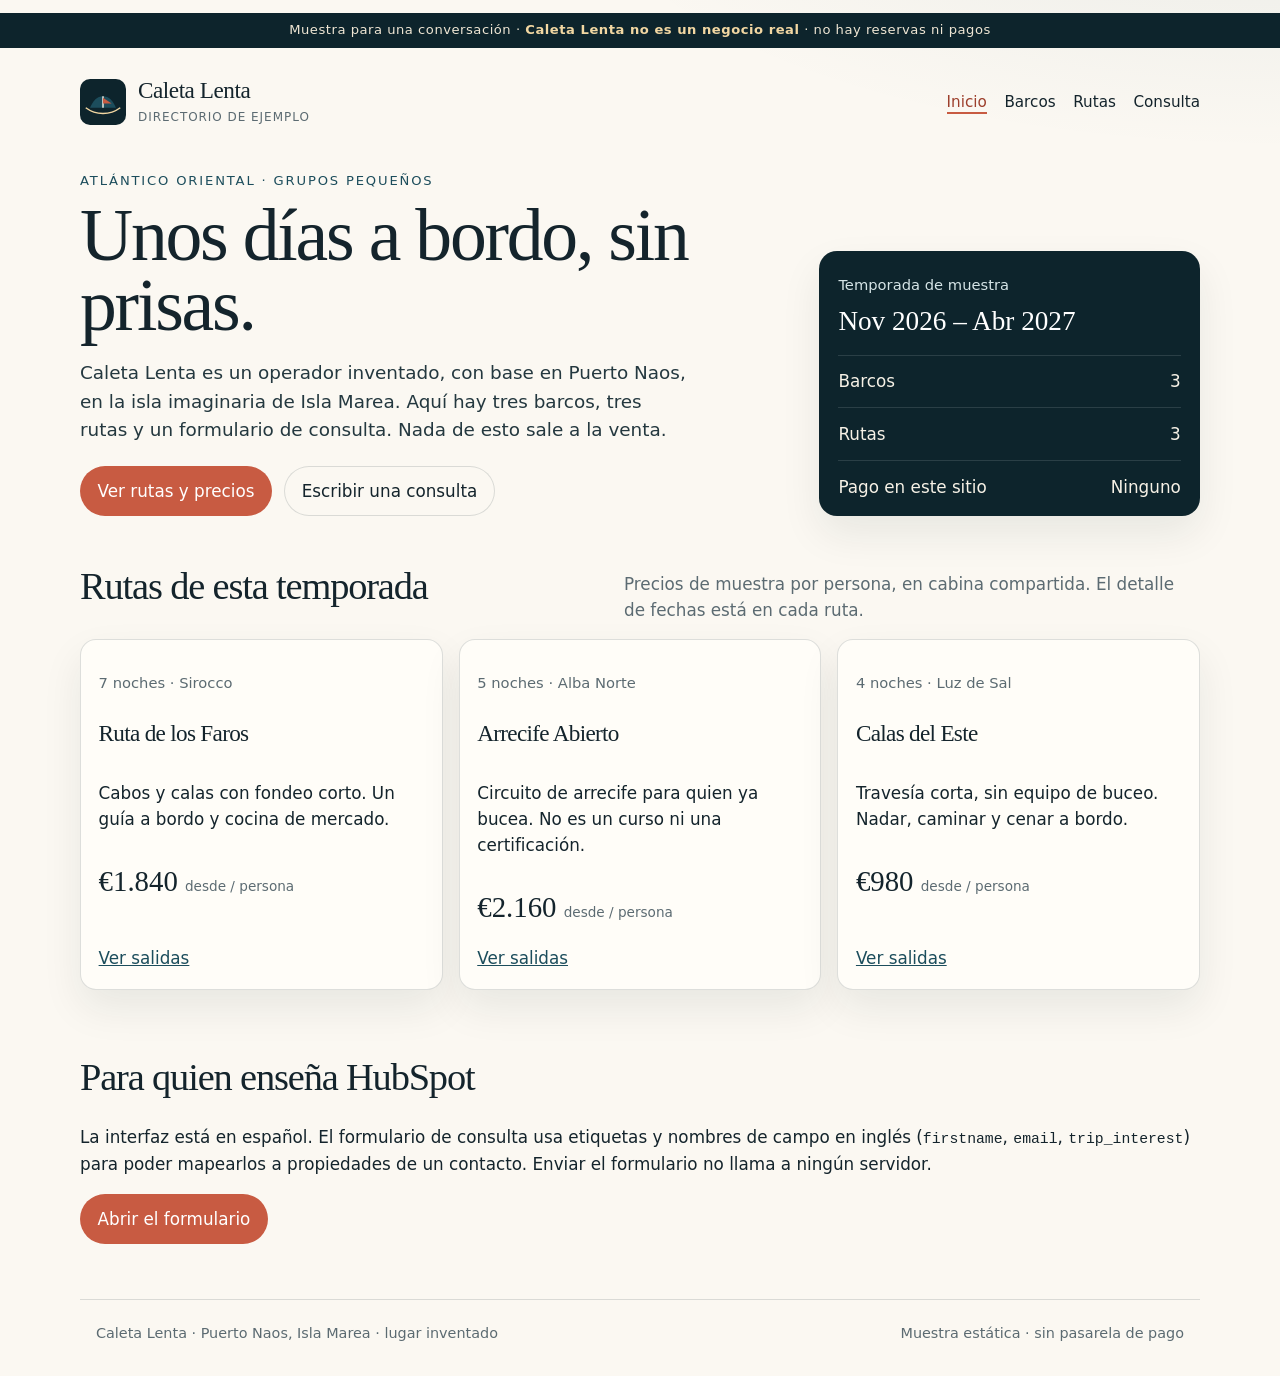
==== demos/caleta-lenta/app/index.html @ a77bb928 "Add a reusable CLI setup and the Caleta Lenta demo. Future Cloud Agents can rerun scripts/cloud-agen" ====
<!DOCTYPE html>
<html lang="es">
<head>
  <meta charset="utf-8">
  <meta name="viewport" content="width=device-width, initial-scale=1">
  <meta name="robots" content="noindex">
  <title>Caleta Lenta — directorio de ejemplo</title>
  <link rel="stylesheet" href="styles.css">
</head>
<body>
  <a class="skip" href="#contenido">Saltar al contenido</a>
  <p class="ribbon">Muestra para una conversación · <strong>Caleta Lenta no es un negocio real</strong> · no hay reservas ni pagos</p>
  <div class="wrap">
    <header class="site">
      <a class="brand" href="index.html">
        <svg viewBox="0 0 64 64" aria-hidden="true">
          <rect width="64" height="64" rx="14" fill="#0d242c"/>
          <path d="M8 40c8 6 14 8 24 8s16-2 24-8" fill="none" stroke="#f2d7a2" stroke-width="2"/>
          <path d="M14 40c4-10 10-16 18-16s14 6 18 16" fill="#1c4d5c"/>
          <path d="M32 24v16" stroke="#f6f1e6" stroke-width="2"/>
          <path d="M32 26l12 8H32" fill="#c85b42"/>
        </svg>
        <span>
          <span class="brand-name">Caleta Lenta</span>
          <small>Directorio de ejemplo</small>
        </span>
      </a>
      <nav aria-label="Principal">
        <a href="index.html" aria-current="page">Inicio</a>
        <a href="boats.html">Barcos</a>
        <a href="trips.html">Rutas</a>
        <a href="inquiry.html">Consulta</a>
      </nav>
    </header>

    <main id="contenido">
      <section class="hero">
        <div>
          <p class="kicker">Atlántico oriental · grupos pequeños</p>
          <h1>Unos días a bordo, sin prisas.</h1>
          <p class="lede">Caleta Lenta es un operador inventado, con base en Puerto Naos, en la isla imaginaria de Isla Marea. Aquí hay tres barcos, tres rutas y un formulario de consulta. Nada de esto sale a la venta.</p>
          <div class="actions">
            <a class="btn" href="trips.html">Ver rutas y precios</a>
            <a class="btn ghost" href="inquiry.html">Escribir una consulta</a>
          </div>
        </div>
        <aside class="chart" aria-label="Resumen del directorio">
          <p>Temporada de muestra</p>
          <strong>Nov 2026 – Abr 2027</strong>
          <div class="row"><span>Barcos</span><span>3</span></div>
          <div class="row"><span>Rutas</span><span>3</span></div>
          <div class="row"><span>Pago en este sitio</span><span>Ninguno</span></div>
        </aside>
      </section>

      <section class="section" aria-labelledby="rutas">
        <div class="section-head">
          <h2 id="rutas">Rutas de esta temporada</h2>
          <p>Precios de muestra por persona, en cabina compartida. El detalle de fechas está en cada ruta.</p>
        </div>
        <div class="cards">
          <article class="card">
            <p class="meta">7 noches · Sirocco</p>
            <h3>Ruta de los Faros</h3>
            <p>Cabos y calas con fondeo corto. Un guía a bordo y cocina de mercado.</p>
            <p class="price">€1.840 <span>desde / persona</span></p>
            <a class="more" href="trips.html#faros">Ver salidas</a>
          </article>
          <article class="card">
            <p class="meta">5 noches · Alba Norte</p>
            <h3>Arrecife Abierto</h3>
            <p>Circuito de arrecife para quien ya bucea. No es un curso ni una certificación.</p>
            <p class="price">€2.160 <span>desde / persona</span></p>
            <a class="more" href="trips.html#arrecife">Ver salidas</a>
          </article>
          <article class="card">
            <p class="meta">4 noches · Luz de Sal</p>
            <h3>Calas del Este</h3>
            <p>Travesía corta, sin equipo de buceo. Nadar, caminar y cenar a bordo.</p>
            <p class="price">€980 <span>desde / persona</span></p>
            <a class="more" href="trips.html#calas">Ver salidas</a>
          </article>
        </div>
      </section>

      <section class="section" aria-labelledby="nota">
        <h2 id="nota">Para quien enseña HubSpot</h2>
        <p>La interfaz está en español. El formulario de consulta usa etiquetas y nombres de campo en inglés (<code>firstname</code>, <code>email</code>, <code>trip_interest</code>) para poder mapearlos a propiedades de un contacto. Enviar el formulario no llama a ningún servidor.</p>
        <p><a class="btn" href="inquiry.html">Abrir el formulario</a></p>
      </section>
    </main>

    <footer>
      <div class="wrap">
        <span>Caleta Lenta · Puerto Naos, Isla Marea · lugar inventado</span>
        <span>Muestra estática · sin pasarela de pago</span>
      </div>
    </footer>
  </div>
</body>
</html>
---- demos/caleta-lenta/app/styles.css ----
:root {
  --ink: #14242c;
  --sea: #1c4d5c;
  --deep: #0d242c;
  --sand: #f4efe6;
  --paper: #fbf8f2;
  --card: #fffdf8;
  --coral: #c85b42;
  --coral-dark: #9d3f2c;
  --gold: #a68446;
  --line: rgba(20, 36, 44, 0.14);
  --muted: #5c6b72;
  --ok: #1f6b4a;
  --shadow: 0 18px 40px rgba(13, 36, 44, 0.08);
  --serif: "Iowan Old Style", Palatino, "Palatino Linotype", Georgia, serif;
  --sans: "Avenir Next", "Segoe UI", system-ui, sans-serif;
}

* { box-sizing: border-box; }
html { scroll-behavior: smooth; }
body {
  margin: 0;
  color: var(--ink);
  background:
    radial-gradient(1200px 480px at 100% -10%, rgba(28, 77, 92, 0.08), transparent 60%),
    var(--paper);
  font-family: var(--sans);
  font-size: 1.05rem;
  line-height: 1.55;
}
img, svg { display: block; max-width: 100%; }
a { color: var(--sea); }
a:hover { color: var(--coral-dark); }

.skip {
  position: absolute;
  left: 1rem;
  top: -4rem;
  background: var(--ink);
  color: white;
  padding: 0.5rem 0.8rem;
  z-index: 5;
}
.skip:focus { top: 0.5rem; }

.ribbon {
  background: var(--deep);
  color: #efe6d4;
  font-size: 0.82rem;
  letter-spacing: 0.04em;
  text-align: center;
  padding: 0.45rem 1rem;
}
.ribbon strong { color: #f2d7a2; font-weight: 600; }

.wrap { width: min(1120px, calc(100% - 2rem)); margin: 0 auto; }

header.site {
  display: flex;
  align-items: center;
  justify-content: space-between;
  gap: 1rem;
  padding: 1.1rem 0 0.6rem;
}
.brand {
  display: flex;
  align-items: center;
  gap: 0.75rem;
  color: inherit;
  text-decoration: none;
}
.brand svg { width: 46px; height: 46px; }
.brand-name {
  font-family: var(--serif);
  font-size: 1.45rem;
  letter-spacing: -0.02em;
  line-height: 1;
}
.brand small {
  display: block;
  margin-top: 0.2rem;
  color: var(--muted);
  font-family: var(--sans);
  font-size: 0.75rem;
  letter-spacing: 0.08em;
  text-transform: uppercase;
}
nav { display: flex; gap: 1.1rem; flex-wrap: wrap; }
nav a {
  color: var(--ink);
  text-decoration: none;
  font-size: 0.95rem;
}
nav a[aria-current="page"] {
  color: var(--coral-dark);
  box-shadow: inset 0 -2px 0 var(--coral);
}

.hero {
  display: grid;
  grid-template-columns: 1.3fr 0.7fr;
  gap: 2rem;
  align-items: end;
  padding: 2.2rem 0 1.4rem;
}
.kicker {
  color: var(--sea);
  font-size: 0.82rem;
  letter-spacing: 0.14em;
  text-transform: uppercase;
  margin: 0 0 0.6rem;
}
h1, h2, h3 { font-family: var(--serif); font-weight: 500; letter-spacing: -0.03em; }
h1 { font-size: clamp(2.6rem, 6vw, 4.6rem); line-height: 0.95; margin: 0 0 0.8rem; }
h2 { font-size: clamp(1.8rem, 3vw, 2.5rem); margin: 0 0 0.4rem; }
h3 { font-size: 1.45rem; margin: 0 0 0.35rem; }
.lede { font-size: 1.15rem; max-width: 38rem; color: #24383f; }
.actions { display: flex; gap: 0.75rem; flex-wrap: wrap; margin-top: 1.3rem; }

.btn {
  display: inline-block;
  background: var(--coral);
  color: white;
  text-decoration: none;
  padding: 0.75rem 1.1rem;
  border-radius: 999px;
  border: 0;
  font: inherit;
  cursor: pointer;
}
.btn:hover { background: var(--coral-dark); color: white; }
.btn.ghost {
  background: transparent;
  color: var(--ink);
  box-shadow: inset 0 0 0 1px var(--line);
}
.btn.ghost:hover { background: white; color: var(--ink); }

.chart {
  background: var(--deep);
  color: #f6f1e6;
  border-radius: 18px;
  padding: 1.2rem 1.2rem 1rem;
  min-height: 220px;
  box-shadow: var(--shadow);
}
.chart p { margin: 0.2rem 0; color: #d5e4e6; font-size: 0.92rem; }
.chart strong { color: white; font-size: 1.7rem; font-family: var(--serif); font-weight: 500; }
.chart .row { display: flex; justify-content: space-between; gap: 1rem; border-top: 1px solid rgba(255,255,255,0.12); margin-top: 0.8rem; padding-top: 0.8rem; }

.section { padding: 1.2rem 0 2.4rem; }
.section-head {
  display: flex;
  justify-content: space-between;
  align-items: end;
  gap: 1rem;
  margin-bottom: 1rem;
}
.section-head p { margin: 0; color: var(--muted); max-width: 36rem; }

.cards { display: grid; grid-template-columns: repeat(3, 1fr); gap: 1rem; }
.card {
  background: var(--card);
  border: 1px solid var(--line);
  border-radius: 16px;
  padding: 1.1rem 1.1rem 1.15rem;
  box-shadow: var(--shadow);
  display: flex;
  flex-direction: column;
  gap: 0.35rem;
}
.card .meta, .muted { color: var(--muted); font-size: 0.92rem; }
.price { font-family: var(--serif); font-size: 1.8rem; margin: 0.3rem 0 0; }
.price span { font-family: var(--sans); font-size: 0.85rem; color: var(--muted); }
.card a.more { margin-top: auto; padding-top: 0.6rem; }

.fleet { display: grid; grid-template-columns: 1.1fr 0.9fr; gap: 1rem; }
.boat {
  display: grid;
  grid-template-columns: 92px 1fr;
  gap: 0.9rem;
  padding: 0.9rem 0;
  border-top: 1px solid var(--line);
}
.swatch {
  height: 78px;
  border-radius: 12px;
  background:
    linear-gradient(160deg, rgba(255,255,255,0.25), transparent 40%),
    var(--sea);
}
.swatch.b { background: linear-gradient(160deg, #d8c7a2, #8d6a3e); }
.swatch.c { background: linear-gradient(160deg, #f2e7d4, #6f8f86); }
dl.facts { display: grid; grid-template-columns: repeat(3, 1fr); gap: 0.8rem; margin: 0; }
dl.facts div { background: var(--sand); border-radius: 12px; padding: 0.8rem; }
dl.facts dt { font-size: 0.75rem; letter-spacing: 0.08em; text-transform: uppercase; color: var(--muted); }
dl.facts dd { margin: 0.2rem 0 0; font-family: var(--serif); font-size: 1.35rem; }

table {
  width: 100%;
  border-collapse: collapse;
  background: var(--card);
  border-radius: 14px;
  overflow: hidden;
  box-shadow: var(--shadow);
}
th, td { text-align: left; padding: 0.75rem 0.9rem; border-bottom: 1px solid var(--line); vertical-align: top; }
th { font-size: 0.78rem; letter-spacing: 0.08em; text-transform: uppercase; color: var(--muted); font-weight: 600; }
tr:last-child td { border-bottom: 0; }

form.inquiry {
  display: grid;
  grid-template-columns: 1fr 1fr;
  gap: 0.9rem 1rem;
  background: var(--card);
  border: 1px solid var(--line);
  border-radius: 18px;
  padding: 1.2rem;
  box-shadow: var(--shadow);
}
label { display: flex; flex-direction: column; gap: 0.3rem; font-size: 0.92rem; }
label.wide, .note, .consent { grid-column: 1 / -1; }
label span.en { font-weight: 650; }
label small { color: var(--muted); font-weight: 400; }
input, select, textarea {
  font: inherit;
  color: var(--ink);
  background: white;
  border: 1px solid var(--line);
  border-radius: 10px;
  padding: 0.65rem 0.7rem;
}
textarea { min-height: 8rem; resize: vertical; }
input:focus, select:focus, textarea:focus {
  outline: 2px solid rgba(200, 91, 66, 0.45);
  border-color: var(--coral);
}
.consent { display: flex; gap: 0.6rem; align-items: flex-start; }
.consent input { margin-top: 0.25rem; }
.error { color: var(--coral-dark); min-height: 1.2rem; margin: 0; }
.confirm {
  display: none;
  background: #eef6f1;
  border: 1px solid rgba(31, 107, 74, 0.25);
  border-radius: 18px;
  padding: 1.2rem 1.3rem;
}
.confirm.show { display: block; }
.confirm h2 { color: var(--ok); }
.map {
  width: 100%;
  font-size: 0.92rem;
}
code { font-family: ui-monospace, "SFMono-Regular", Menlo, Consolas, monospace; font-size: 0.88em; }

footer {
  border-top: 1px solid var(--line);
  padding: 1.4rem 0 2rem;
  color: var(--muted);
  font-size: 0.9rem;
}
footer .wrap { display: flex; justify-content: space-between; gap: 1rem; flex-wrap: wrap; }

@media (max-width: 860px) {
  .hero, .cards, .fleet, form.inquiry, dl.facts { grid-template-columns: 1fr; }
  header.site { align-items: flex-start; flex-direction: column; }
  table { display: block; overflow-x: auto; }
}
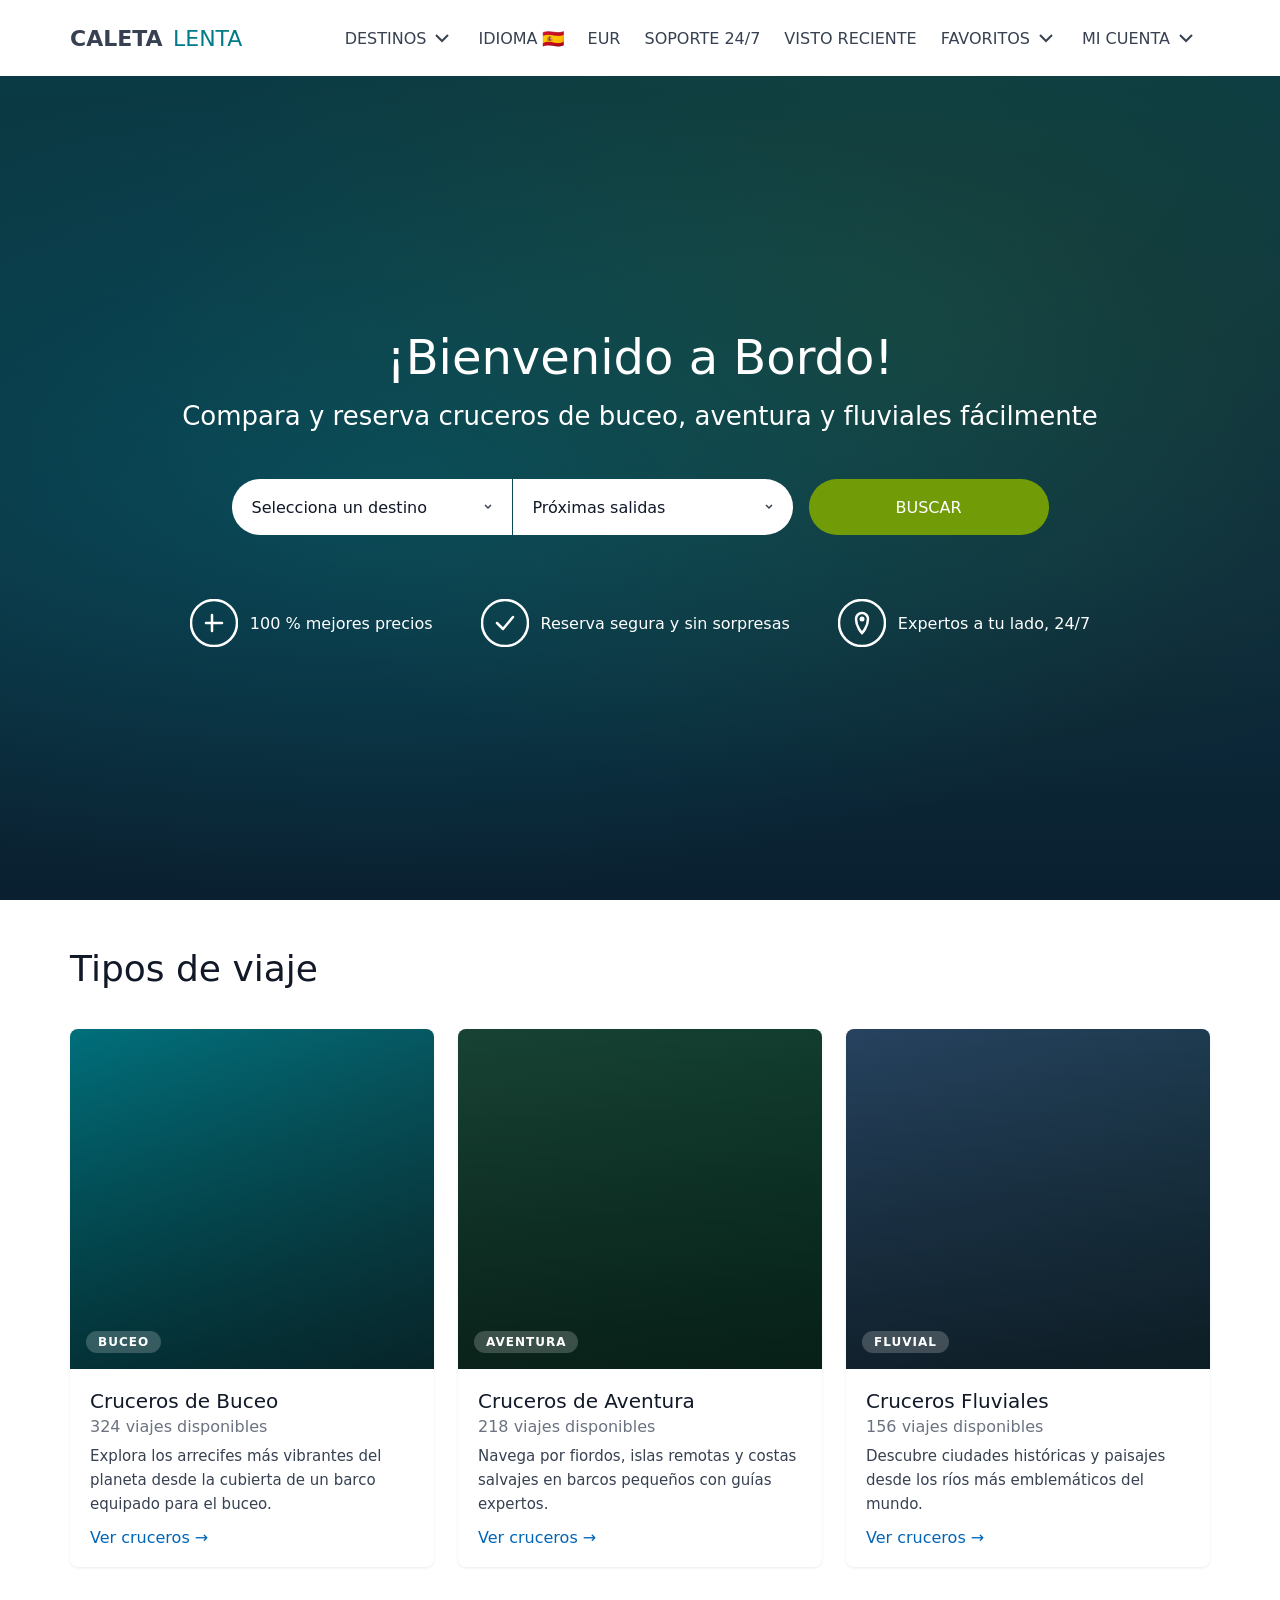
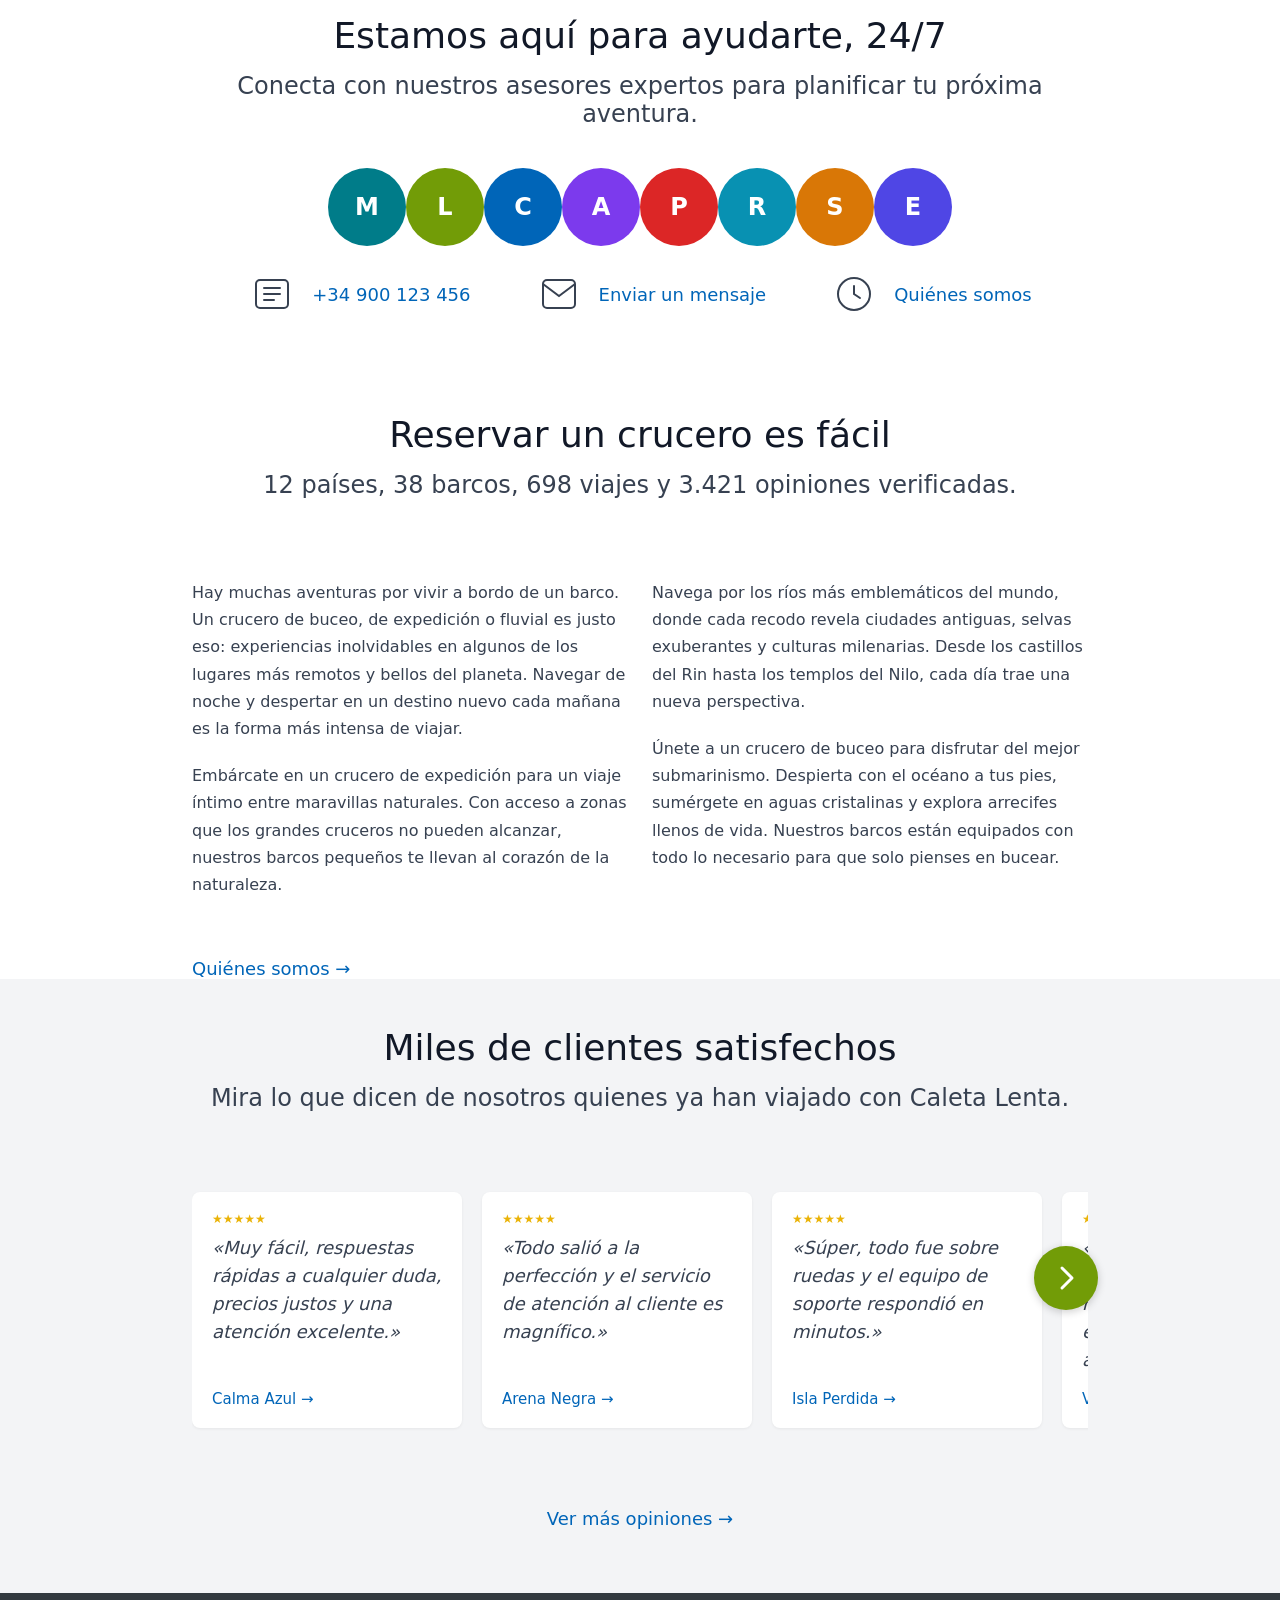
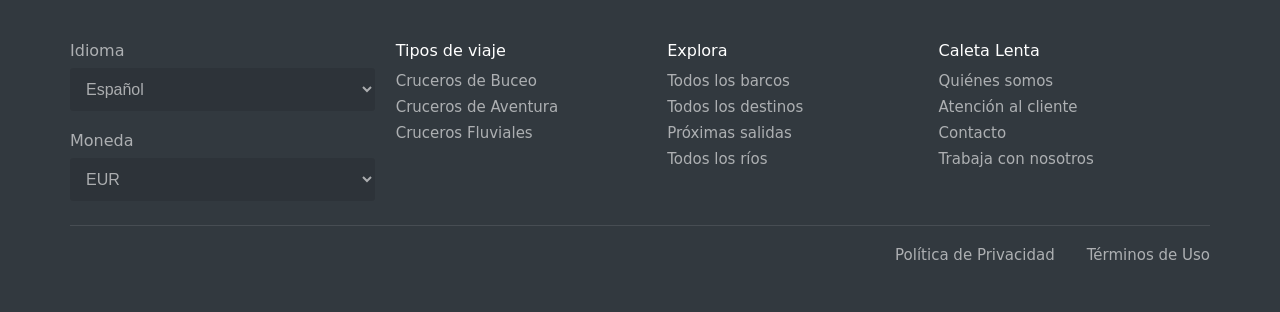
==== commit 1efcc530: "Replace the hand-written sample with the clean-room rebuild. Craft Anything studied the public site " ====
--- a/demos/caleta-lenta/app/index.html
+++ b/demos/caleta-lenta/app/index.html
@@ -1,101 +1,343 @@
 <!DOCTYPE html>
 <html lang="es">
 <head>
-  <meta charset="utf-8">
-  <meta name="viewport" content="width=device-width, initial-scale=1">
-  <meta name="robots" content="noindex">
-  <title>Caleta Lenta — directorio de ejemplo</title>
-  <link rel="stylesheet" href="styles.css">
+<meta charset="UTF-8">
+<meta name="viewport" content="width=device-width, initial-scale=1.0">
+<title>Caleta Lenta — Cruceros de Buceo y Aventura</title>
+<link rel="stylesheet" href="styles.css">
 </head>
 <body>
-  <a class="skip" href="#contenido">Saltar al contenido</a>
-  <p class="ribbon">Muestra para una conversación · <strong>Caleta Lenta no es un negocio real</strong> · no hay reservas ni pagos</p>
-  <div class="wrap">
-    <header class="site">
-      <a class="brand" href="index.html">
-        <svg viewBox="0 0 64 64" aria-hidden="true">
-          <rect width="64" height="64" rx="14" fill="#0d242c"/>
-          <path d="M8 40c8 6 14 8 24 8s16-2 24-8" fill="none" stroke="#f2d7a2" stroke-width="2"/>
-          <path d="M14 40c4-10 10-16 18-16s14 6 18 16" fill="#1c4d5c"/>
-          <path d="M32 24v16" stroke="#f6f1e6" stroke-width="2"/>
-          <path d="M32 26l12 8H32" fill="#c85b42"/>
-        </svg>
-        <span>
-          <span class="brand-name">Caleta Lenta</span>
-          <small>Directorio de ejemplo</small>
-        </span>
-      </a>
-      <nav aria-label="Principal">
-        <a href="index.html" aria-current="page">Inicio</a>
-        <a href="boats.html">Barcos</a>
-        <a href="trips.html">Rutas</a>
-        <a href="inquiry.html">Consulta</a>
-      </nav>
-    </header>
-
-    <main id="contenido">
-      <section class="hero">
-        <div>
-          <p class="kicker">Atlántico oriental · grupos pequeños</p>
-          <h1>Unos días a bordo, sin prisas.</h1>
-          <p class="lede">Caleta Lenta es un operador inventado, con base en Puerto Naos, en la isla imaginaria de Isla Marea. Aquí hay tres barcos, tres rutas y un formulario de consulta. Nada de esto sale a la venta.</p>
-          <div class="actions">
-            <a class="btn" href="trips.html">Ver rutas y precios</a>
-            <a class="btn ghost" href="inquiry.html">Escribir una consulta</a>
+
+<header class="header">
+  <div class="header__inner">
+    <a href="index.html" class="header__logo" aria-label="Caleta Lenta — Inicio">
+      <svg class="header__logo-svg" viewBox="0 0 206 30" width="206" height="30"><text x="0" y="23" font-family="ui-sans-serif, system-ui, sans-serif" font-weight="700" font-size="22" fill="#374151">CALETA</text><text x="103" y="23" font-family="ui-sans-serif, system-ui, sans-serif" font-weight="400" font-size="22" fill="#007c89">LENTA</text></svg>
+    </a>
+    <nav class="header__nav">
+      <div class="header__dd">
+        <button class="header__nav-btn header__dd-btn" data-dd="destinos">DESTINOS <svg width="24" height="24" viewBox="0 0 24 24" fill="none" stroke="#374151" stroke-width="2"><polyline points="6 9 12 15 18 9"/></svg></button>
+        <div class="header__dd-panel" id="dd-destinos">
+          <div class="dd-grid">
+            <div class="dd-col">
+              <h4 class="dd-title">Cruceros de Buceo</h4>
+              <a href="trips.html" class="dd-link">Mar Rojo</a>
+              <a href="trips.html" class="dd-link">Islas Galápagos</a>
+              <a href="trips.html" class="dd-link">Maldivas</a>
+              <a href="trips.html" class="dd-link">Raja Ampat</a>
+              <a href="trips.html" class="dd-link">Tailandia</a>
+              <a href="trips.html" class="dd-link">Filipinas</a>
+              <a href="trips.html" class="dd-link">Gran Barrera de Coral</a>
+              <a href="trips.html" class="dd-link">Caribe</a>
+            </div>
+            <div class="dd-col">
+              <h4 class="dd-title">Cruceros de Aventura</h4>
+              <a href="trips.html" class="dd-link">Galápagos</a>
+              <a href="trips.html" class="dd-link">Antártida</a>
+              <a href="trips.html" class="dd-link">Croacia</a>
+              <a href="trips.html" class="dd-link">Alaska</a>
+              <a href="trips.html" class="dd-link">Grecia</a>
+              <a href="trips.html" class="dd-link">Ártico</a>
+              <a href="trips.html" class="dd-link">Noruega</a>
+              <a href="trips.html" class="dd-link">Australia</a>
+            </div>
+            <div class="dd-col">
+              <h4 class="dd-title">Cruceros Fluviales</h4>
+              <a href="trips.html" class="dd-link">Danubio</a>
+              <a href="trips.html" class="dd-link">Nilo</a>
+              <a href="trips.html" class="dd-link">Amazonas</a>
+              <a href="trips.html" class="dd-link">Rin</a>
+              <a href="trips.html" class="dd-link">Mekong</a>
+              <a href="trips.html" class="dd-link">Sena</a>
+              <a href="trips.html" class="dd-link">Duero</a>
+              <a href="trips.html" class="dd-link">Mississippi</a>
+            </div>
+            <div class="dd-col dd-col--help">
+              <h4 class="dd-title">¿Necesitas ayuda?</h4>
+              <a href="inquiry.html" class="dd-link dd-link--cta">Contáctanos</a>
+            </div>
           </div>
         </div>
-        <aside class="chart" aria-label="Resumen del directorio">
-          <p>Temporada de muestra</p>
-          <strong>Nov 2026 – Abr 2027</strong>
-          <div class="row"><span>Barcos</span><span>3</span></div>
-          <div class="row"><span>Rutas</span><span>3</span></div>
-          <div class="row"><span>Pago en este sitio</span><span>Ninguno</span></div>
-        </aside>
-      </section>
-
-      <section class="section" aria-labelledby="rutas">
-        <div class="section-head">
-          <h2 id="rutas">Rutas de esta temporada</h2>
-          <p>Precios de muestra por persona, en cabina compartida. El detalle de fechas está en cada ruta.</p>
-        </div>
-        <div class="cards">
-          <article class="card">
-            <p class="meta">7 noches · Sirocco</p>
-            <h3>Ruta de los Faros</h3>
-            <p>Cabos y calas con fondeo corto. Un guía a bordo y cocina de mercado.</p>
-            <p class="price">€1.840 <span>desde / persona</span></p>
-            <a class="more" href="trips.html#faros">Ver salidas</a>
-          </article>
-          <article class="card">
-            <p class="meta">5 noches · Alba Norte</p>
-            <h3>Arrecife Abierto</h3>
-            <p>Circuito de arrecife para quien ya bucea. No es un curso ni una certificación.</p>
-            <p class="price">€2.160 <span>desde / persona</span></p>
-            <a class="more" href="trips.html#arrecife">Ver salidas</a>
-          </article>
-          <article class="card">
-            <p class="meta">4 noches · Luz de Sal</p>
-            <h3>Calas del Este</h3>
-            <p>Travesía corta, sin equipo de buceo. Nadar, caminar y cenar a bordo.</p>
-            <p class="price">€980 <span>desde / persona</span></p>
-            <a class="more" href="trips.html#calas">Ver salidas</a>
-          </article>
-        </div>
-      </section>
-
-      <section class="section" aria-labelledby="nota">
-        <h2 id="nota">Para quien enseña HubSpot</h2>
-        <p>La interfaz está en español. El formulario de consulta usa etiquetas y nombres de campo en inglés (<code>firstname</code>, <code>email</code>, <code>trip_interest</code>) para poder mapearlos a propiedades de un contacto. Enviar el formulario no llama a ningún servidor.</p>
-        <p><a class="btn" href="inquiry.html">Abrir el formulario</a></p>
-      </section>
-    </main>
-
-    <footer>
-      <div class="wrap">
-        <span>Caleta Lenta · Puerto Naos, Isla Marea · lugar inventado</span>
-        <span>Muestra estática · sin pasarela de pago</span>
-      </div>
-    </footer>
+      </div>
+      <div class="header__dd">
+        <button class="header__nav-btn header__dd-btn" data-dd="idioma">IDIOMA <span class="header__flag">🇪🇸</span></button>
+        <div class="header__dd-panel header__dd-panel--sm" id="dd-idioma">
+          <a href="#" class="dd-link dd-link--item">Español</a>
+          <a href="#" class="dd-link dd-link--item">English</a>
+          <a href="#" class="dd-link dd-link--item">Français</a>
+          <a href="#" class="dd-link dd-link--item">Deutsch</a>
+          <a href="#" class="dd-link dd-link--item">Italiano</a>
+        </div>
+      </div>
+      <div class="header__dd">
+        <button class="header__nav-btn header__dd-btn" data-dd="moneda">EUR</button>
+        <div class="header__dd-panel header__dd-panel--sm" id="dd-moneda">
+          <a href="#" class="dd-link dd-link--item">EUR — Euro</a>
+          <a href="#" class="dd-link dd-link--item">USD — Dólar</a>
+          <a href="#" class="dd-link dd-link--item">GBP — Libra</a>
+          <a href="#" class="dd-link dd-link--item">MXN — Peso mexicano</a>
+          <a href="#" class="dd-link dd-link--item">COP — Peso colombiano</a>
+        </div>
+      </div>
+      <div class="header__dd">
+        <button class="header__nav-btn header__dd-btn" data-dd="soporte">SOPORTE 24/7</button>
+        <div class="header__dd-panel header__dd-panel--sm" id="dd-soporte">
+          <a href="tel:+34900123456" class="dd-link dd-link--item">+34 900 123 456</a>
+          <a href="inquiry.html" class="dd-link dd-link--item">Enviar un mensaje</a>
+          <a href="#" class="dd-link dd-link--item">Quiénes somos</a>
+        </div>
+      </div>
+      <button class="header__nav-btn">VISTO RECIENTE</button>
+      <button class="header__nav-btn">FAVORITOS <svg width="24" height="24" viewBox="0 0 24 24" fill="none" stroke="#374151" stroke-width="2"><polyline points="6 9 12 15 18 9"/></svg></button>
+      <button class="header__nav-btn">MI CUENTA <svg width="24" height="24" viewBox="0 0 24 24" fill="none" stroke="#374151" stroke-width="2"><polyline points="6 9 12 15 18 9"/></svg></button>
+    </nav>
+    <button class="header__hamburger" id="hamburger" aria-label="Abrir menú" aria-expanded="false">
+      <span class="header__hamburger-bar"></span>
+      <span class="header__hamburger-bar"></span>
+      <span class="header__hamburger-bar"></span>
+    </button>
   </div>
+</header>
+
+<main>
+  <section class="hero">
+    <div class="hero__bg"></div>
+    <div class="hero__content">
+      <h1 class="hero__title">¡Bienvenido a Bordo!</h1>
+      <p class="hero__subtitle">Compara y reserva cruceros de buceo, aventura y fluviales fácilmente</p>
+      <div class="hero__search">
+        <button class="hero__dd-btn hero__dd-btn--left" id="hero-dest-btn">
+          Selecciona un destino
+          <svg width="8" height="10" viewBox="0 0 8 10"><path d="M1 3L4 6L7 3" stroke="#374151" stroke-width="1.5" fill="none"/></svg>
+        </button>
+        <div class="hero__dd-panel" id="hero-dest-menu">
+          <a href="trips.html" class="hero__dd-link">Mar Rojo</a>
+          <a href="trips.html" class="hero__dd-link">Maldivas</a>
+          <a href="trips.html" class="hero__dd-link">Galápagos</a>
+          <a href="trips.html" class="hero__dd-link">Raja Ampat</a>
+          <a href="trips.html" class="hero__dd-link">Tailandia</a>
+          <a href="trips.html" class="hero__dd-link">Caribe</a>
+        </div>
+        <button class="hero__dd-btn hero__dd-btn--right" id="hero-date-btn">
+          Próximas salidas
+          <svg width="8" height="10" viewBox="0 0 8 10"><path d="M1 3L4 6L7 3" stroke="#374151" stroke-width="1.5" fill="none"/></svg>
+        </button>
+        <div class="hero__dd-panel" id="hero-date-menu" style="left:280px;">
+          <a href="trips.html" class="hero__dd-link">Enero 2027</a>
+          <a href="trips.html" class="hero__dd-link">Febrero 2027</a>
+          <a href="trips.html" class="hero__dd-link">Marzo 2027</a>
+          <a href="trips.html" class="hero__dd-link">Abril 2027</a>
+          <a href="trips.html" class="hero__dd-link">Mayo 2027</a>
+          <a href="trips.html" class="hero__dd-link">Junio 2027</a>
+        </div>
+        <a href="trips.html" class="hero__search-btn">BUSCAR</a>
+      </div>
+      <ul class="hero__bullets">
+        <li class="hero__bullet">
+          <svg width="48" height="48" viewBox="0 0 48 48" fill="none"><circle cx="24" cy="24" r="23" stroke="white" stroke-width="2.5"/><path d="M22 16v16M16 24h16" stroke="white" stroke-width="2.5" stroke-linecap="round"/></svg>
+          <span>100 % mejores precios</span>
+        </li>
+        <li class="hero__bullet">
+          <svg width="48" height="48" viewBox="0 0 48 48" fill="none"><circle cx="24" cy="24" r="23" stroke="white" stroke-width="2.5"/><path d="M16 24l6 6 10-12" stroke="white" stroke-width="2.5" stroke-linecap="round" stroke-linejoin="round"/></svg>
+          <span>Reserva segura y sin sorpresas</span>
+        </li>
+        <li class="hero__bullet">
+          <svg width="48" height="48" viewBox="0 0 48 48" fill="none"><circle cx="24" cy="24" r="23" stroke="white" stroke-width="2.5"/><path d="M18 20a6 6 0 1112 0c0 8-6 14-6 14s-6-6-6-14z" stroke="white" stroke-width="2.5"/><circle cx="24" cy="20" r="2.5" fill="white"/></svg>
+          <span>Expertos a tu lado, 24/7</span>
+        </li>
+      </ul>
+    </div>
+  </section>
+
+  <section class="section section--white">
+    <div class="section__inner">
+      <h2 class="section__heading section__heading--left">Tipos de viaje</h2>
+      <div class="card-row">
+        <a href="trips.html" class="card">
+          <div class="card__img card__img--diving"><span class="card__label">BUCEO</span></div>
+          <div class="card__body">
+            <h3 class="card__title">Cruceros de Buceo</h3>
+            <p class="card__count">324 viajes disponibles</p>
+            <p class="card__desc">Explora los arrecifes más vibrantes del planeta desde la cubierta de un barco equipado para el buceo.</p>
+            <span class="card__link">Ver cruceros →</span>
+          </div>
+        </a>
+        <a href="trips.html" class="card">
+          <div class="card__img card__img--adventure"><span class="card__label">AVENTURA</span></div>
+          <div class="card__body">
+            <h3 class="card__title">Cruceros de Aventura</h3>
+            <p class="card__count">218 viajes disponibles</p>
+            <p class="card__desc">Navega por fiordos, islas remotas y costas salvajes en barcos pequeños con guías expertos.</p>
+            <span class="card__link">Ver cruceros →</span>
+          </div>
+        </a>
+        <a href="trips.html" class="card">
+          <div class="card__img card__img--river"><span class="card__label">FLUVIAL</span></div>
+          <div class="card__body">
+            <h3 class="card__title">Cruceros Fluviales</h3>
+            <p class="card__count">156 viajes disponibles</p>
+            <p class="card__desc">Descubre ciudades históricas y paisajes desde los ríos más emblemáticos del mundo.</p>
+            <span class="card__link">Ver cruceros →</span>
+          </div>
+        </a>
+      </div>
+    </div>
+  </section>
+
+  <section class="section section--help">
+    <div class="section__inner section__inner--narrow">
+      <h2 class="section__heading">Estamos aquí para ayudarte, 24/7</h2>
+      <p class="section__subtitle">Conecta con nuestros asesores expertos para planificar tu próxima aventura.</p>
+      <div class="avatars">
+        <div class="avatar" style="background:#007c89;">M</div>
+        <div class="avatar" style="background:#729c07;">L</div>
+        <div class="avatar" style="background:#0065b8;">C</div>
+        <div class="avatar" style="background:#7c3aed;">A</div>
+        <div class="avatar" style="background:#dc2626;">P</div>
+        <div class="avatar" style="background:#0891b2;">R</div>
+        <div class="avatar" style="background:#d97706;">S</div>
+        <div class="avatar" style="background:#4f46e5;">E</div>
+      </div>
+      <div class="help-links">
+        <div class="help-link">
+          <svg width="48" height="48" viewBox="0 0 48 48" fill="none"><rect x="8" y="10" width="32" height="28" rx="4" stroke="#374151" stroke-width="2"/><path d="M16 18h16M16 24h16M16 30h10" stroke="#374151" stroke-width="2" stroke-linecap="round"/></svg>
+          <a href="tel:+34900123456" class="help-link__text">+34 900 123 456</a>
+        </div>
+        <div class="help-link">
+          <svg width="48" height="48" viewBox="0 0 48 48" fill="none"><rect x="8" y="10" width="32" height="28" rx="4" stroke="#374151" stroke-width="2"/><path d="M8 14l16 12 16-12" stroke="#374151" stroke-width="2"/></svg>
+          <button class="help-link__text help-link__text--btn">Enviar un mensaje</button>
+        </div>
+        <div class="help-link">
+          <svg width="48" height="48" viewBox="0 0 48 48" fill="none"><circle cx="24" cy="24" r="16" stroke="#374151" stroke-width="2"/><path d="M24 16v8l6 4" stroke="#374151" stroke-width="2" stroke-linecap="round"/></svg>
+          <a href="#" class="help-link__text">Quiénes somos</a>
+        </div>
+      </div>
+    </div>
+  </section>
+
+  <section class="section section--white">
+    <div class="section__inner section__inner--narrow">
+      <h2 class="section__heading">Reservar un crucero es fácil</h2>
+      <p class="section__subtitle">12 países, 38 barcos, 698 viajes y 3.421 opiniones verificadas.</p>
+      <div class="two-col">
+        <div class="two-col__col">
+          <p>Hay muchas aventuras por vivir a bordo de un barco. Un crucero de buceo, de expedición o fluvial es justo eso: experiencias inolvidables en algunos de los lugares más remotos y bellos del planeta. Navegar de noche y despertar en un destino nuevo cada mañana es la forma más intensa de viajar.</p>
+          <p>Embárcate en un crucero de expedición para un viaje íntimo entre maravillas naturales. Con acceso a zonas que los grandes cruceros no pueden alcanzar, nuestros barcos pequeños te llevan al corazón de la naturaleza.</p>
+        </div>
+        <div class="two-col__col">
+          <p>Navega por los ríos más emblemáticos del mundo, donde cada recodo revela ciudades antiguas, selvas exuberantes y culturas milenarias. Desde los castillos del Rin hasta los templos del Nilo, cada día trae una nueva perspectiva.</p>
+          <p>Únete a un crucero de buceo para disfrutar del mejor submarinismo. Despierta con el océano a tus pies, sumérgete en aguas cristalinas y explora arrecifes llenos de vida. Nuestros barcos están equipados con todo lo necesario para que solo pienses en bucear.</p>
+        </div>
+      </div>
+      <a href="#" class="section__cta">Quiénes somos →</a>
+    </div>
+  </section>
+
+  <section class="section section--reviews">
+    <div class="section__inner section__inner--narrow reviews-wrap">
+      <h2 class="section__heading">Miles de clientes satisfechos</h2>
+      <p class="section__subtitle">Mira lo que dicen de nosotros quienes ya han viajado con Caleta Lenta.</p>
+      <div class="reviews-scroll" id="reviews-scroll">
+        <div class="review">
+          <div class="review__stars">★★★★★</div>
+          <p class="review__quote">«Muy fácil, respuestas rápidas a cualquier duda, precios justos y una atención excelente.»</p>
+          <a href="boats.html" class="review__boat">Calma Azul →</a>
+        </div>
+        <div class="review">
+          <div class="review__stars">★★★★★</div>
+          <p class="review__quote">«Todo salió a la perfección y el servicio de atención al cliente es magnífico.»</p>
+          <a href="boats.html" class="review__boat">Arena Negra →</a>
+        </div>
+        <div class="review">
+          <div class="review__stars">★★★★★</div>
+          <p class="review__quote">«Súper, todo fue sobre ruedas y el equipo de soporte respondió en minutos.»</p>
+          <a href="boats.html" class="review__boat">Isla Perdida →</a>
+        </div>
+        <div class="review">
+          <div class="review__stars">★★★★★</div>
+          <p class="review__quote">«Reservar fue sencillísimo y las recomendaciones del equipo fueron de gran ayuda.»</p>
+          <a href="boats.html" class="review__boat">Viento Sur →</a>
+        </div>
+        <div class="review">
+          <div class="review__stars">★★★★★</div>
+          <p class="review__quote">«La mejor experiencia de buceo que he tenido. El barco, impecable. El equipo, de primera.»</p>
+          <a href="boats.html" class="review__boat">Calma Azul →</a>
+        </div>
+        <div class="review">
+          <div class="review__stars">★★★★★</div>
+          <p class="review__quote">«Comunicación muy clara y transparente. Volveré a reservar con ellos sin duda.»</p>
+          <a href="boats.html" class="review__boat">Arena Negra →</a>
+        </div>
+      </div>
+      <button class="review-arrow" id="review-next" aria-label="Siguiente opinión">
+        <svg width="40" height="40" viewBox="0 0 40 40" fill="none"><path d="M16 10l10 10-10 10" stroke="#ffffff" stroke-width="3" stroke-linecap="round" stroke-linejoin="round"/></svg>
+      </button>
+      <div class="section__cta-wrap">
+        <a href="#" class="section__cta">Ver más opiniones →</a>
+      </div>
+    </div>
+  </section>
+</main>
+
+<footer class="footer">
+  <div class="footer__inner">
+    <div class="footer__cols">
+      <div class="footer__col">
+        <label class="footer__select-label" for="footer-lang">Idioma</label>
+        <select class="footer__select" id="footer-lang">
+          <option>Español</option><option>English</option><option>Français</option><option>Deutsch</option><option>Italiano</option>
+        </select>
+        <label class="footer__select-label" for="footer-currency">Moneda</label>
+        <select class="footer__select" id="footer-currency">
+          <option>EUR</option><option>USD</option><option>GBP</option><option>MXN</option><option>COP</option>
+        </select>
+      </div>
+      <div class="footer__col">
+        <h4 class="footer__col-title">Tipos de viaje</h4>
+        <a href="trips.html" class="footer__link">Cruceros de Buceo</a>
+        <a href="trips.html" class="footer__link">Cruceros de Aventura</a>
+        <a href="trips.html" class="footer__link">Cruceros Fluviales</a>
+      </div>
+      <div class="footer__col">
+        <h4 class="footer__col-title">Explora</h4>
+        <a href="boats.html" class="footer__link">Todos los barcos</a>
+        <a href="trips.html" class="footer__link">Todos los destinos</a>
+        <a href="trips.html" class="footer__link">Próximas salidas</a>
+        <a href="trips.html" class="footer__link">Todos los ríos</a>
+      </div>
+      <div class="footer__col">
+        <h4 class="footer__col-title">Caleta Lenta</h4>
+        <a href="#" class="footer__link">Quiénes somos</a>
+        <a href="inquiry.html" class="footer__link">Atención al cliente</a>
+        <a href="inquiry.html" class="footer__link">Contacto</a>
+        <a href="inquiry.html" class="footer__link">Trabaja con nosotros</a>
+      </div>
+    </div>
+    <div class="footer__bottom">
+      <a href="#" class="footer__legal">Política de Privacidad</a>
+      <a href="#" class="footer__legal">Términos de Uso</a>
+    </div>
+  </div>
+</footer>
+
+<div class="mobile-menu" id="mobile-menu">
+  <div class="mobile-menu__backdrop"></div>
+  <div class="mobile-menu__panel">
+    <button class="mobile-menu__close" id="mobile-close" aria-label="Cerrar menú">&times;</button>
+    <nav class="mobile-menu__nav">
+      <a href="boats.html" class="mobile-menu__link">Ver barcos</a>
+      <a href="trips.html" class="mobile-menu__link">Ver viajes</a>
+      <a href="inquiry.html" class="mobile-menu__link">Contacto</a>
+      <hr class="mobile-menu__sep">
+      <a href="#" class="mobile-menu__link">Destinos</a>
+      <a href="#" class="mobile-menu__link">Idioma: Español</a>
+      <a href="#" class="mobile-menu__link">Moneda: EUR</a>
+      <a href="#" class="mobile-menu__link">Soporte 24/7</a>
+      <a href="#" class="mobile-menu__link">Favoritos</a>
+      <a href="#" class="mobile-menu__link">Mi cuenta</a>
+    </nav>
+  </div>
+</div>
+
+<script src="script.js"></script>
 </body>
-</html>
+</html>
--- a/demos/caleta-lenta/app/styles.css
+++ b/demos/caleta-lenta/app/styles.css
@@ -1,268 +1,326 @@
+/* Caleta Lenta — Styles v3
+   Matched to original capture.json measurements */
 :root {
-  --ink: #14242c;
-  --sea: #1c4d5c;
-  --deep: #0d242c;
-  --sand: #f4efe6;
-  --paper: #fbf8f2;
-  --card: #fffdf8;
-  --coral: #c85b42;
-  --coral-dark: #9d3f2c;
-  --gold: #a68446;
-  --line: rgba(20, 36, 44, 0.14);
-  --muted: #5c6b72;
-  --ok: #1f6b4a;
-  --shadow: 0 18px 40px rgba(13, 36, 44, 0.08);
-  --serif: "Iowan Old Style", Palatino, "Palatino Linotype", Georgia, serif;
-  --sans: "Avenir Next", "Segoe UI", system-ui, sans-serif;
+  --white: #ffffff;
+  --grey-light: #f3f4f6;
+  --teal: #007c89;
+  --green: #729c07;
+  --footer-bg: #32393f;
+  --text-body: #374151;
+  --text-muted: #6b7280;
+  --text-heading: #111827;
+  --text-link: #0065b8;
+  --text-white: #ffffff;
+  --text-white-dim: #ffffff99;
+  --text-footer: #ffffff99;
+  --text-footer-head: #ffffff;
+  --radius-pill: 9999px;
+  --radius-sm: 3px;
+  --radius-md: 8px;
 }
 
-* { box-sizing: border-box; }
-html { scroll-behavior: smooth; }
-body {
-  margin: 0;
-  color: var(--ink);
-  background:
-    radial-gradient(1200px 480px at 100% -10%, rgba(28, 77, 92, 0.08), transparent 60%),
-    var(--paper);
-  font-family: var(--sans);
-  font-size: 1.05rem;
-  line-height: 1.55;
+*, *::before, *::after { box-sizing: border-box; margin: 0; padding: 0; }
+html { font-family: ui-sans-serif, system-ui, sans-serif, "Apple Color Emoji", "Segoe UI Emoji"; }
+body { min-width: 320px; overflow-x: hidden; color: var(--text-body); background: var(--white); font-size: 16px; font-weight: 400; line-height: normal; }
+a { color: inherit; text-decoration: none; }
+ul { list-style: none; }
+img { max-width: 100%; display: block; }
+button { font: inherit; color: inherit; border: none; background: none; cursor: pointer; }
+
+/* ===== HEADER ===== */
+.header { background: var(--white); height: 76px; display: flex; align-items: center; z-index: 100; position: relative; width: 100%; }
+.header__inner { width: 1140px; margin: 0 auto; display: flex; align-items: center; height: 100%; position: relative; }
+.header__logo { display: flex; align-items: center; flex-shrink: 0; }
+.header__logo-svg { display: block; }
+.header__nav { display: flex; align-items: center; height: 100%; margin-left: auto; }
+.header__nav > .header__dd { position: relative; height: 76px; display: flex; align-items: center; }
+.header__dd-btn,
+.header__nav > button.header__nav-btn,
+.header__nav > a.header__nav-btn { font-size: 16px; font-weight: 400; color: var(--text-body); padding: 0 12px; height: 76px; display: flex; align-items: center; gap: 4px; white-space: nowrap; background: none; border: none; cursor: pointer; font-family: inherit; text-decoration: none; }
+.header__dd-btn:hover,
+.header__nav-btn:hover { color: var(--teal); }
+.header__chevron { width: 24px; height: 24px; flex-shrink: 0; }
+.header__flag { font-size: 18px; }
+.header__hamburger { display: none; flex-direction: column; gap: 5px; padding: 12px; position: absolute; right: 0; }
+.header__hamburger-bar { width: 22px; height: 2px; background: var(--text-body); border-radius: 1px; }
+
+/* Header dropdown panels */
+.header__dd-panel { display: none; position: absolute; top: 76px; left: 50%; transform: translateX(-50%); background: var(--white); box-shadow: rgba(0,0,0,0) 0 0 0 0, rgba(0,0,0,0) 0 0 0 0, rgb(206,212,218) 0 1px 0 0, rgba(0,0,0,0.24) 0 0 2px 1px; border-radius: 0 0 8px 8px; z-index: 99; padding: 20px 24px; min-width: 850px; }
+.header__dd-panel.open { display: block; }
+.header__dd-panel--sm { min-width: 220px; padding: 8px 0; left: 0; transform: none; }
+.header__dd-panel--sm .dd-link--item { padding: 8px 20px; display: block; }
+.dd-grid { display: flex; gap: 32px; }
+.dd-col { flex: 1; display: flex; flex-direction: column; gap: 8px; }
+.dd-col--help { flex: 0 0 auto; border-left: 1px solid var(--grey-light); padding-left: 20px; }
+.dd-title { font-size: 16px; font-weight: 500; color: var(--text-heading); margin-bottom: 4px; }
+.dd-link { font-size: 15px; color: var(--text-body); padding: 4px 0; display: block; }
+.dd-link:hover { color: var(--teal); }
+.dd-link--cta { color: var(--text-link); font-weight: 500; }
+.dd-link--item { font-size: 15px; padding: 8px 20px; display: block; color: var(--text-body); }
+.dd-link--item:hover { background: var(--grey-light); color: var(--teal); }
+
+/* ===== MOBILE MENU ===== */
+.mobile-menu { display: none; position: fixed; inset: 0; z-index: 200; }
+.mobile-menu.open { display: block; }
+.mobile-menu__backdrop { position: absolute; inset: 0; background: rgba(0,0,0,0.5); }
+.mobile-menu__panel { position: absolute; top: 0; right: 0; width: 300px; height: 100%; background: var(--grey-light); padding: 20px; overflow-y: auto; }
+.mobile-menu__close { font-size: 28px; line-height: 1; position: absolute; top: 16px; right: 16px; }
+.mobile-menu__nav { margin-top: 48px; display: flex; flex-direction: column; gap: 16px; }
+.mobile-menu__link { font-size: 16px; color: var(--text-body); padding: 8px 0; display: block; }
+.mobile-menu__sep { border: none; border-top: 1px solid #d1d5db; }
+
+/* ===== HERO ===== */
+.hero { position: relative; height: 824px; display: flex; align-items: center; justify-content: center; overflow: hidden; }
+.hero__bg { position: absolute; inset: 0; background: linear-gradient(180deg, #0a3a44 0%, #0d2e3e 60%, #0a2030 100%); }
+.hero__bg::after { content: ''; position: absolute; inset: 0; background: radial-gradient(ellipse at 30% 50%, rgba(0,124,137,0.35) 0%, transparent 70%), radial-gradient(ellipse at 70% 30%, rgba(114,156,7,0.12) 0%, transparent 60%); }
+.hero__content { position: relative; z-index: 1; text-align: center; display: flex; flex-direction: column; align-items: center; max-width: 1140px; padding: 0 16px; }
+.hero__title { font-size: 48px; font-weight: 500; color: var(--text-white); margin-bottom: 16px; }
+.hero__subtitle { font-size: 26px; font-weight: 400; color: var(--text-white); margin-bottom: 48px; }
+.hero__search { display: flex; align-items: center; gap: 0; margin-bottom: 64px; position: relative; }
+.hero__dd-btn { background: var(--white); font-size: 16px; color: var(--text-heading); padding: 0 20px; height: 56px; display: flex; align-items: center; gap: 8px; white-space: nowrap; min-width: 280px; justify-content: space-between; border: none; cursor: pointer; font-family: inherit; }
+.hero__dd-btn--left { border-radius: var(--radius-pill) 0 0 var(--radius-pill); margin-right: 1px; }
+.hero__dd-btn--right { border-radius: 0 var(--radius-pill) var(--radius-pill) 0; margin-right: 8px; }
+.hero__dd-panel { display: none; position: absolute; top: 64px; left: 0; background: var(--white); border-radius: 8px; box-shadow: rgba(0,0,0,0) 0 0 0 0, rgba(0,0,0,0) 0 0 0 0, rgb(206,212,218) 0 1px 0 0, rgba(0,0,0,0.24) 0 0 2px 1px; min-width: 280px; z-index: 5; padding: 8px 0; }
+.hero__dd-panel.open { display: block; }
+.hero__dd-link { display: block; padding: 12px 20px; font-size: 16px; color: var(--text-body); }
+.hero__dd-link:hover { background: var(--grey-light); }
+.hero__search-btn { background: var(--green); color: var(--text-white); font-size: 16px; font-weight: 500; padding: 0 24px; height: 56px; border-radius: var(--radius-pill); display: flex; align-items: center; white-space: nowrap; width: 240px; justify-content: center; margin-left: 8px; }
+.hero__search-btn:hover { background: #61850a; }
+.hero__bullets { display: flex; gap: 48px; }
+.hero__bullet { display: flex; align-items: center; gap: 12px; font-size: 16px; color: var(--text-white); }
+.hero__bullet svg { flex-shrink: 0; }
+
+/* ===== SECTIONS ===== */
+.section--white { background: var(--white); padding-top: 48px; padding-bottom: 0; }
+.section--help { background: var(--white); padding-top: 48px; padding-bottom: 48px; }
+.section--reviews { background: var(--grey-light); padding: 48px 0 64px 0; }
+.section__inner { width: 1140px; margin: 0 auto; }
+.section__inner--narrow { width: 896px; }
+.section__heading { font-size: 36px; font-weight: 400; color: var(--text-heading); text-align: center; margin: 0; }
+.section__heading--left { text-align: left; }
+.section__subtitle { font-size: 24px; font-weight: 300; color: var(--text-body); text-align: center; max-width: 896px; margin: 16px auto 40px auto; }
+.section__cta { font-size: 18px; color: var(--text-link); font-weight: 400; display: inline-block; margin: 40px 0 0 0; }
+
+/* Card row */
+.card-row { display: flex; gap: 24px; padding-top: 40px; }
+.card { flex: 1; min-width: 0; background: var(--white); border-radius: 8px; overflow: hidden; box-shadow: 0 1px 3px rgba(0,0,0,0.08); display: flex; flex-direction: column; }
+.card:hover { box-shadow: 0 4px 12px rgba(0,0,0,0.12); }
+.card__img { height: 340px; position: relative; display: flex; align-items: flex-end; justify-content: flex-start; padding: 16px; }
+.card__img--diving { background: linear-gradient(180deg, rgba(0,0,0,0.1) 0%, rgba(0,0,0,0.5) 100%), linear-gradient(135deg, #007c89 0%, #0d4a52 100%); }
+.card__img--adventure { background: linear-gradient(180deg, rgba(0,0,0,0.1) 0%, rgba(0,0,0,0.5) 100%), linear-gradient(135deg, #1a4a3a 0%, #0d3e2e 100%); }
+.card__img--river { background: linear-gradient(180deg, rgba(0,0,0,0.1) 0%, rgba(0,0,0,0.5) 100%), linear-gradient(135deg, #2a4a6a 0%, #1a3a4a 100%); }
+.card__label { background: rgba(255,255,255,0.2); color: var(--text-white); font-size: 12px; font-weight: 600; padding: 4px 12px; border-radius: var(--radius-pill); letter-spacing: 1px; }
+.card__body { padding: 20px; flex: 1; display: flex; flex-direction: column; }
+.card__title { font-size: 20px; font-weight: 500; color: var(--text-heading); margin-bottom: 4px; }
+.card__count { font-size: 16px; color: var(--text-muted); margin-bottom: 8px; }
+.card__desc { font-size: 15px; color: var(--text-body); line-height: 1.6; flex: 1; }
+.card__link { font-size: 16px; color: var(--text-link); font-weight: 500; margin-top: 12px; display: inline-block; }
+
+/* Two column */
+.two-col { display: flex; gap: 24px; padding-top: 40px; }
+.two-col__col { flex: 1; min-width: 0; width: 558px; }
+.two-col__col p { font-size: 16px; line-height: 1.7; color: var(--text-body); margin-bottom: 20px; }
+
+/* Help section */
+.avatars { display: flex; justify-content: center; gap: 0; margin-bottom: 24px; }
+.avatar { width: 78px; height: 78px; display: inline-flex; align-items: center; justify-content: center; color: var(--text-white); font-size: 24px; font-weight: 700; border-radius: 50%; }
+.help-links { display: flex; justify-content: center; gap: 64px; }
+.help-link { display: flex; align-items: center; gap: 16px; }
+.help-link__text { font-size: 18px; color: var(--text-link); }
+.help-link__text--btn { color: var(--text-link); cursor: pointer; font-size: 18px; }
+
+/* Reviews */
+.reviews-wrap { position: relative; }
+.reviews-scroll { display: flex; gap: 20px; overflow-x: auto; scroll-snap-type: x mandatory; -webkit-overflow-scrolling: touch; padding-bottom: 8px; scrollbar-width: none; padding-top: 40px; }
+.reviews-scroll::-webkit-scrollbar { display: none; }
+.review { flex: 0 0 270px; scroll-snap-align: start; background: var(--white); border-radius: 8px; padding: 20px; box-shadow: 0 1px 3px rgba(0,0,0,0.06); display: flex; flex-direction: column; }
+.review__stars { color: #eab308; font-size: 12px; margin-bottom: 8px; }
+.review__quote { font-size: 18px; font-weight: 500; color: var(--text-body); line-height: 1.55; margin-bottom: 16px; font-style: italic; }
+.review__boat { font-size: 15px; color: var(--text-link); margin-top: auto; display: block; }
+.review-arrow { position: absolute; top: calc(50% - 32px); right: calc((100vw - 1140px) / 2 - 80px); width: 64px; height: 64px; border-radius: 50%; background: var(--green); display: flex; align-items: center; justify-content: center; box-shadow: 0 2px 8px rgba(0,0,0,0.2); z-index: 2; cursor: pointer; border: none; }
+.review-arrow:hover { background: #61850a; }
+.section__cta-wrap { text-align: center; margin-top: 32px; }
+
+/* ===== FOOTER ===== */
+.footer { background: var(--footer-bg); padding: 0; color: var(--text-footer); font-size: 15px; font-weight: 400; }
+.footer__inner { width: 1140px; margin: 0 auto; padding: 48px 0; }
+.footer__cols { display: flex; gap: 0; }
+.footer__col { flex: 1; display: flex; flex-direction: column; gap: 8px; min-width: 0; }
+.footer__col:first-child { flex: 1.2; }
+.footer__select-label { font-size: 16px; color: var(--text-footer); display: block; }
+.footer__select { background: rgba(0,0,0,0.1); color: var(--text-footer); border: none; padding: 12px; border-radius: var(--radius-sm); font-size: 16px; width: 100%; max-width: 305px; margin-bottom: 12px; }
+.footer__logo-small { color: var(--text-footer); font-size: 15px; margin-top: 12px; }
+.footer__logo-small strong { color: var(--text-white); margin-right: 4px; }
+.footer__col-title { font-size: 16px; font-weight: 500; color: var(--text-white); margin-bottom: 4px; }
+.footer__link { font-size: 15px; color: var(--text-footer); }
+.footer__link:hover { color: var(--text-white); }
+.footer__bottom { display: flex; justify-content: flex-end; gap: 32px; border-top: 1px solid rgba(255,255,255,0.1); padding-top: 20px; margin-top: 12px; }
+.footer__legal { font-size: 15px; color: var(--text-footer); }
+.footer__legal:hover { color: var(--text-white); }
+
+/* ===== PAGE LAYOUTS ===== */
+.page-section { padding: 40px 0; }
+.page-section__inner { width: 1140px; margin: 0 auto; padding: 0 16px; }
+.page-heading { font-size: 36px; font-weight: 400; color: var(--text-heading); margin-bottom: 8px; }
+.page-subheading { font-size: 18px; color: var(--text-muted); margin-bottom: 40px; }
+.boat-grid { display: grid; grid-template-columns: repeat(2, 1fr); gap: 24px; }
+.boat-card { background: var(--white); border-radius: 8px; overflow: hidden; box-shadow: 0 1px 3px rgba(0,0,0,0.08); }
+.boat-card__img { height: 260px; display: flex; align-items: flex-end; padding: 16px; }
+.boat-card__label { background: rgba(255,255,255,0.2); color: var(--text-white); padding: 4px 12px; border-radius: var(--radius-pill); font-size: 12px; font-weight: 600; letter-spacing: 1px; }
+.boat-card__body { padding: 20px; }
+.boat-card__name { font-size: 20px; font-weight: 500; color: var(--text-heading); margin-bottom: 4px; }
+.boat-card__region { font-size: 14px; color: var(--text-muted); margin-bottom: 12px; }
+.boat-card__details { display: flex; gap: 20px; font-size: 14px; color: var(--text-muted); margin-bottom: 16px; }
+.boat-card__desc { font-size: 15px; color: var(--text-body); line-height: 1.6; margin-bottom: 16px; }
+.boat-card__link { font-size: 16px; color: var(--text-link); font-weight: 500; }
+
+.trip-filters { display: flex; gap: 12px; margin-bottom: 32px; flex-wrap: wrap; }
+.trip-filter { background: var(--grey-light); border: none; padding: 12px 20px; border-radius: var(--radius-pill); font-size: 16px; color: var(--text-body); cursor: pointer; }
+.trip-filter.active { background: var(--teal); color: var(--text-white); }
+.trip-grid { display: grid; grid-template-columns: repeat(2, 1fr); gap: 24px; }
+.trip-card { background: var(--white); border-radius: 8px; overflow: hidden; box-shadow: 0 1px 3px rgba(0,0,0,0.08); }
+.trip-card__img { height: 220px; display: flex; align-items: flex-end; justify-content: space-between; padding: 16px; }
+.trip-card__date { background: rgba(255,255,255,0.9); color: var(--text-heading); padding: 4px 12px; border-radius: var(--radius-pill); font-size: 14px; font-weight: 500; }
+.trip-card__price { background: var(--green); color: var(--text-white); padding: 4px 12px; border-radius: var(--radius-pill); font-size: 14px; font-weight: 500; }
+.trip-card__body { padding: 20px; }
+.trip-card__title { font-size: 20px; font-weight: 500; color: var(--text-heading); margin-bottom: 4px; }
+.trip-card__boat { font-size: 14px; color: var(--text-muted); margin-bottom: 12px; }
+.trip-card__meta { display: flex; gap: 20px; font-size: 14px; color: var(--text-muted); margin-bottom: 16px; }
+.trip-card__link { font-size: 16px; color: var(--text-link); font-weight: 500; }
+
+.inquiry-form { background: var(--white); border-radius: 8px; padding: 40px; box-shadow: 0 1px 3px rgba(0,0,0,0.08); max-width: 720px; margin: 0 auto; }
+.inquiry-form__field { margin-bottom: 20px; }
+.inquiry-form__label { display: block; font-size: 15px; font-weight: 500; color: var(--text-body); margin-bottom: 8px; }
+.inquiry-form__input,
+.inquiry-form__textarea { width: 100%; border: 1px solid #d1d5db; border-radius: 8px; padding: 12px 16px; font-size: 16px; color: var(--text-body); background: var(--white); }
+.inquiry-form__input:focus,
+.inquiry-form__textarea:focus { outline: none; border-color: var(--teal); box-shadow: 0 0 0 3px rgba(0,124,137,0.1); }
+.inquiry-form__textarea { min-height: 140px; resize: vertical; }
+.inquiry-form__submit { background: var(--green); color: var(--text-white); font-size: 16px; font-weight: 500; padding: 12px 32px; border-radius: var(--radius-pill); width: 100%; height: 56px; }
+.inquiry-form__submit:hover { background: #61850a; }
+.inquiry-form__confirm { display: none; text-align: center; padding: 48px 16px; }
+.inquiry-form__confirm h3 { font-size: 24px; color: var(--teal); margin-bottom: 16px; }
+.inquiry-form__confirm p { font-size: 18px; color: var(--text-body); }
+
+/* ===== 768px BREAKPOINT ===== */
+@media (max-width: 1023px) {
+  .header__inner { width: 720px; }
+  .hero__title { font-size: 48px; }
+  .hero__subtitle { font-size: 26px; }
+  .hero__search { flex-direction: column; gap: 8px; width: 100%; max-width: 500px; }
+  .hero__dd-btn { width: 100%; border-radius: var(--radius-pill) !important; margin-right: 0 !important; min-width: 0; }
+  .hero__dd-btn--left { border-radius: var(--radius-pill) !important; }
+  .hero__dd-btn--right { border-radius: var(--radius-pill) !important; margin-right: 0; }
+  .hero__search-btn { width: 100%; margin-left: 0; }
+  .hero__bullets { flex-direction: column; gap: 20px; align-items: flex-start; }
+
+  .section__inner { width: 720px; }
+  .section__inner--narrow { width: 720px; }
+  .section__heading { font-size: 36px; }
+  .section__subtitle { font-size: 24px; }
+
+  .card-row { flex-direction: column; gap: 24px; }
+  .card { flex-direction: row; }
+  .card__img { width: 200px; height: auto; flex-shrink: 0; }
+  .card__body { padding: 16px; }
+
+  .two-col { flex-direction: column; gap: 0; }
+  .two-col__col { width: auto; }
+  .two-col__col p { font-size: 16px; }
+
+  .help-links { flex-direction: column; align-items: center; gap: 20px; }
+
+  .reviews-wrap { width: 720px; margin: 0 auto; }
+  .review-arrow { right: calc((100vw - 720px) / 2 - 32px); }
+
+  .footer__inner { width: 720px; }
+  .footer__cols { flex-wrap: wrap; gap: 32px; }
+  .footer__col { flex: 1 1 40%; }
+
+  .header__nav .header__nav-btn:nth-child(6),
+  .header__nav > button.header__nav-btn:last-child { display: none; }
+
+  .page-section__inner { width: 720px; }
+  .boat-grid, .trip-grid { grid-template-columns: 1fr; }
+
+  .header__dd-panel { min-width: 500px; }
+  .dd-grid { flex-wrap: wrap; }
 }
-img, svg { display: block; max-width: 100%; }
-a { color: var(--sea); }
-a:hover { color: var(--coral-dark); }
-
-.skip {
-  position: absolute;
-  left: 1rem;
-  top: -4rem;
-  background: var(--ink);
-  color: white;
-  padding: 0.5rem 0.8rem;
-  z-index: 5;
-}
-.skip:focus { top: 0.5rem; }
-
-.ribbon {
-  background: var(--deep);
-  color: #efe6d4;
-  font-size: 0.82rem;
-  letter-spacing: 0.04em;
-  text-align: center;
-  padding: 0.45rem 1rem;
-}
-.ribbon strong { color: #f2d7a2; font-weight: 600; }
-
-.wrap { width: min(1120px, calc(100% - 2rem)); margin: 0 auto; }
-
-header.site {
-  display: flex;
-  align-items: center;
-  justify-content: space-between;
-  gap: 1rem;
-  padding: 1.1rem 0 0.6rem;
-}
-.brand {
-  display: flex;
-  align-items: center;
-  gap: 0.75rem;
-  color: inherit;
-  text-decoration: none;
-}
-.brand svg { width: 46px; height: 46px; }
-.brand-name {
-  font-family: var(--serif);
-  font-size: 1.45rem;
-  letter-spacing: -0.02em;
-  line-height: 1;
-}
-.brand small {
-  display: block;
-  margin-top: 0.2rem;
-  color: var(--muted);
-  font-family: var(--sans);
-  font-size: 0.75rem;
-  letter-spacing: 0.08em;
-  text-transform: uppercase;
-}
-nav { display: flex; gap: 1.1rem; flex-wrap: wrap; }
-nav a {
-  color: var(--ink);
-  text-decoration: none;
-  font-size: 0.95rem;
-}
-nav a[aria-current="page"] {
-  color: var(--coral-dark);
-  box-shadow: inset 0 -2px 0 var(--coral);
-}
-
-.hero {
-  display: grid;
-  grid-template-columns: 1.3fr 0.7fr;
-  gap: 2rem;
-  align-items: end;
-  padding: 2.2rem 0 1.4rem;
-}
-.kicker {
-  color: var(--sea);
-  font-size: 0.82rem;
-  letter-spacing: 0.14em;
-  text-transform: uppercase;
-  margin: 0 0 0.6rem;
-}
-h1, h2, h3 { font-family: var(--serif); font-weight: 500; letter-spacing: -0.03em; }
-h1 { font-size: clamp(2.6rem, 6vw, 4.6rem); line-height: 0.95; margin: 0 0 0.8rem; }
-h2 { font-size: clamp(1.8rem, 3vw, 2.5rem); margin: 0 0 0.4rem; }
-h3 { font-size: 1.45rem; margin: 0 0 0.35rem; }
-.lede { font-size: 1.15rem; max-width: 38rem; color: #24383f; }
-.actions { display: flex; gap: 0.75rem; flex-wrap: wrap; margin-top: 1.3rem; }
-
-.btn {
-  display: inline-block;
-  background: var(--coral);
-  color: white;
-  text-decoration: none;
-  padding: 0.75rem 1.1rem;
-  border-radius: 999px;
-  border: 0;
-  font: inherit;
-  cursor: pointer;
-}
-.btn:hover { background: var(--coral-dark); color: white; }
-.btn.ghost {
-  background: transparent;
-  color: var(--ink);
-  box-shadow: inset 0 0 0 1px var(--line);
-}
-.btn.ghost:hover { background: white; color: var(--ink); }
-
-.chart {
-  background: var(--deep);
-  color: #f6f1e6;
-  border-radius: 18px;
-  padding: 1.2rem 1.2rem 1rem;
-  min-height: 220px;
-  box-shadow: var(--shadow);
-}
-.chart p { margin: 0.2rem 0; color: #d5e4e6; font-size: 0.92rem; }
-.chart strong { color: white; font-size: 1.7rem; font-family: var(--serif); font-weight: 500; }
-.chart .row { display: flex; justify-content: space-between; gap: 1rem; border-top: 1px solid rgba(255,255,255,0.12); margin-top: 0.8rem; padding-top: 0.8rem; }
-
-.section { padding: 1.2rem 0 2.4rem; }
-.section-head {
-  display: flex;
-  justify-content: space-between;
-  align-items: end;
-  gap: 1rem;
-  margin-bottom: 1rem;
-}
-.section-head p { margin: 0; color: var(--muted); max-width: 36rem; }
-
-.cards { display: grid; grid-template-columns: repeat(3, 1fr); gap: 1rem; }
-.card {
-  background: var(--card);
-  border: 1px solid var(--line);
-  border-radius: 16px;
-  padding: 1.1rem 1.1rem 1.15rem;
-  box-shadow: var(--shadow);
-  display: flex;
-  flex-direction: column;
-  gap: 0.35rem;
-}
-.card .meta, .muted { color: var(--muted); font-size: 0.92rem; }
-.price { font-family: var(--serif); font-size: 1.8rem; margin: 0.3rem 0 0; }
-.price span { font-family: var(--sans); font-size: 0.85rem; color: var(--muted); }
-.card a.more { margin-top: auto; padding-top: 0.6rem; }
-
-.fleet { display: grid; grid-template-columns: 1.1fr 0.9fr; gap: 1rem; }
-.boat {
-  display: grid;
-  grid-template-columns: 92px 1fr;
-  gap: 0.9rem;
-  padding: 0.9rem 0;
-  border-top: 1px solid var(--line);
-}
-.swatch {
-  height: 78px;
-  border-radius: 12px;
-  background:
-    linear-gradient(160deg, rgba(255,255,255,0.25), transparent 40%),
-    var(--sea);
-}
-.swatch.b { background: linear-gradient(160deg, #d8c7a2, #8d6a3e); }
-.swatch.c { background: linear-gradient(160deg, #f2e7d4, #6f8f86); }
-dl.facts { display: grid; grid-template-columns: repeat(3, 1fr); gap: 0.8rem; margin: 0; }
-dl.facts div { background: var(--sand); border-radius: 12px; padding: 0.8rem; }
-dl.facts dt { font-size: 0.75rem; letter-spacing: 0.08em; text-transform: uppercase; color: var(--muted); }
-dl.facts dd { margin: 0.2rem 0 0; font-family: var(--serif); font-size: 1.35rem; }
-
-table {
-  width: 100%;
-  border-collapse: collapse;
-  background: var(--card);
-  border-radius: 14px;
-  overflow: hidden;
-  box-shadow: var(--shadow);
-}
-th, td { text-align: left; padding: 0.75rem 0.9rem; border-bottom: 1px solid var(--line); vertical-align: top; }
-th { font-size: 0.78rem; letter-spacing: 0.08em; text-transform: uppercase; color: var(--muted); font-weight: 600; }
-tr:last-child td { border-bottom: 0; }
-
-form.inquiry {
-  display: grid;
-  grid-template-columns: 1fr 1fr;
-  gap: 0.9rem 1rem;
-  background: var(--card);
-  border: 1px solid var(--line);
-  border-radius: 18px;
-  padding: 1.2rem;
-  box-shadow: var(--shadow);
-}
-label { display: flex; flex-direction: column; gap: 0.3rem; font-size: 0.92rem; }
-label.wide, .note, .consent { grid-column: 1 / -1; }
-label span.en { font-weight: 650; }
-label small { color: var(--muted); font-weight: 400; }
-input, select, textarea {
-  font: inherit;
-  color: var(--ink);
-  background: white;
-  border: 1px solid var(--line);
-  border-radius: 10px;
-  padding: 0.65rem 0.7rem;
-}
-textarea { min-height: 8rem; resize: vertical; }
-input:focus, select:focus, textarea:focus {
-  outline: 2px solid rgba(200, 91, 66, 0.45);
-  border-color: var(--coral);
-}
-.consent { display: flex; gap: 0.6rem; align-items: flex-start; }
-.consent input { margin-top: 0.25rem; }
-.error { color: var(--coral-dark); min-height: 1.2rem; margin: 0; }
-.confirm {
-  display: none;
-  background: #eef6f1;
-  border: 1px solid rgba(31, 107, 74, 0.25);
-  border-radius: 18px;
-  padding: 1.2rem 1.3rem;
-}
-.confirm.show { display: block; }
-.confirm h2 { color: var(--ok); }
-.map {
-  width: 100%;
-  font-size: 0.92rem;
-}
-code { font-family: ui-monospace, "SFMono-Regular", Menlo, Consolas, monospace; font-size: 0.88em; }
-
-footer {
-  border-top: 1px solid var(--line);
-  padding: 1.4rem 0 2rem;
-  color: var(--muted);
-  font-size: 0.9rem;
-}
-footer .wrap { display: flex; justify-content: space-between; gap: 1rem; flex-wrap: wrap; }
-
-@media (max-width: 860px) {
-  .hero, .cards, .fleet, form.inquiry, dl.facts { grid-template-columns: 1fr; }
-  header.site { align-items: flex-start; flex-direction: column; }
-  table { display: block; overflow-x: auto; }
-}
+
+/* ===== 390px BREAKPOINT ===== */
+@media (max-width: 639px) {
+  .header { height: 56px; }
+  .header__inner { width: 358px; padding: 0; justify-content: space-between; }
+  .header__nav { display: none; }
+  .header__hamburger { display: flex; }
+  .header__logo-svg { width: 160px; height: 24px; }
+
+  .hero { height: auto; padding: 40px 16px 48px 16px; }
+  .hero__title { font-size: 36px; margin-bottom: 12px; }
+  .hero__subtitle { font-size: 20px; margin-bottom: 32px; }
+  .hero__search { flex-direction: column; gap: 8px; width: 100%; }
+  .hero__dd-btn { width: 100%; border-radius: var(--radius-pill) !important; margin-right: 0 !important; min-width: 0; }
+  .hero__dd-btn--left { border-radius: var(--radius-pill) !important; }
+  .hero__dd-btn--right { border-radius: var(--radius-pill) !important; margin-right: 0; }
+  .hero__search-btn { width: 100%; margin-left: 0; }
+  .hero__bullets { flex-direction: column; gap: 16px; align-items: flex-start; }
+  .hero__bullet { gap: 8px; font-size: 20px; }
+  .hero__bullet svg { width: 36px; height: 36px; }
+
+  .section--white { padding-top: 48px; }
+  .section--help { padding-top: 48px; padding-bottom: 48px; }
+  .section--reviews { padding: 48px 0 64px 0; }
+  .section__inner { width: 358px; }
+  .section__inner--narrow { width: 358px; }
+  .section__heading { font-size: 36px; }
+  .section__subtitle { font-size: 20px; }
+
+  .card-row { flex-direction: column; gap: 16px; }
+  .card { flex-direction: column; }
+  .card__img { width: auto; height: 200px; }
+  .card__title { font-size: 36px; }
+  .card__count { font-size: 20px; }
+  .card__desc { font-size: 20px; }
+  .card__link { font-size: 20px; }
+
+  .avatars { flex-wrap: wrap; justify-content: center; gap: 4px; }
+  .avatar { width: 56px; height: 56px; font-size: 20px; }
+  .help-links { flex-direction: column; align-items: flex-start; gap: 16px; padding: 0; }
+  .help-link__text { font-size: 20px; }
+
+  .two-col { flex-direction: column; }
+  .two-col__col { width: auto; }
+  .two-col__col p { font-size: 20px; margin-bottom: 20px; }
+
+  .reviews-wrap { width: 358px; }
+  .reviews-scroll { gap: 12px; }
+  .review { flex: 0 0 270px; }
+  .review__quote { font-size: 18px; }
+  .review__boat { font-size: 15px; }
+  .review-arrow { right: 4px; width: 48px; height: 48px; }
+
+  .section__cta { font-size: 20px; }
+
+  .footer__inner { width: 358px; padding: 48px 16px; }
+  .footer__cols { flex-direction: column; gap: 32px; }
+  .footer__col-title { font-size: 20px; }
+  .footer__link { font-size: 20px; }
+  .footer__select { font-size: 20px; max-width: 100%; }
+  .footer__select-label { font-size: 20px; }
+  .footer__bottom { justify-content: center; flex-wrap: wrap; gap: 24px; }
+  .footer__legal { font-size: 20px; }
+
+  .page-section__inner { width: 358px; }
+  .boat-grid, .trip-grid { grid-template-columns: 1fr; }
+  .page-heading { font-size: 36px; }
+  .page-subheading { font-size: 20px; }
+
+  .boat-card__name, .trip-card__title { font-size: 20px; }
+  .boat-card__region, .boat-card__details, .boat-card__desc,
+  .trip-card__boat, .trip-card__meta { font-size: 20px; }
+
+  .inquiry-form { padding: 20px; }
+
+  .header__dd-panel { min-width: 0; left: 0; right: 0; transform: none; }
+  .dd-grid { flex-direction: column; }
+}
